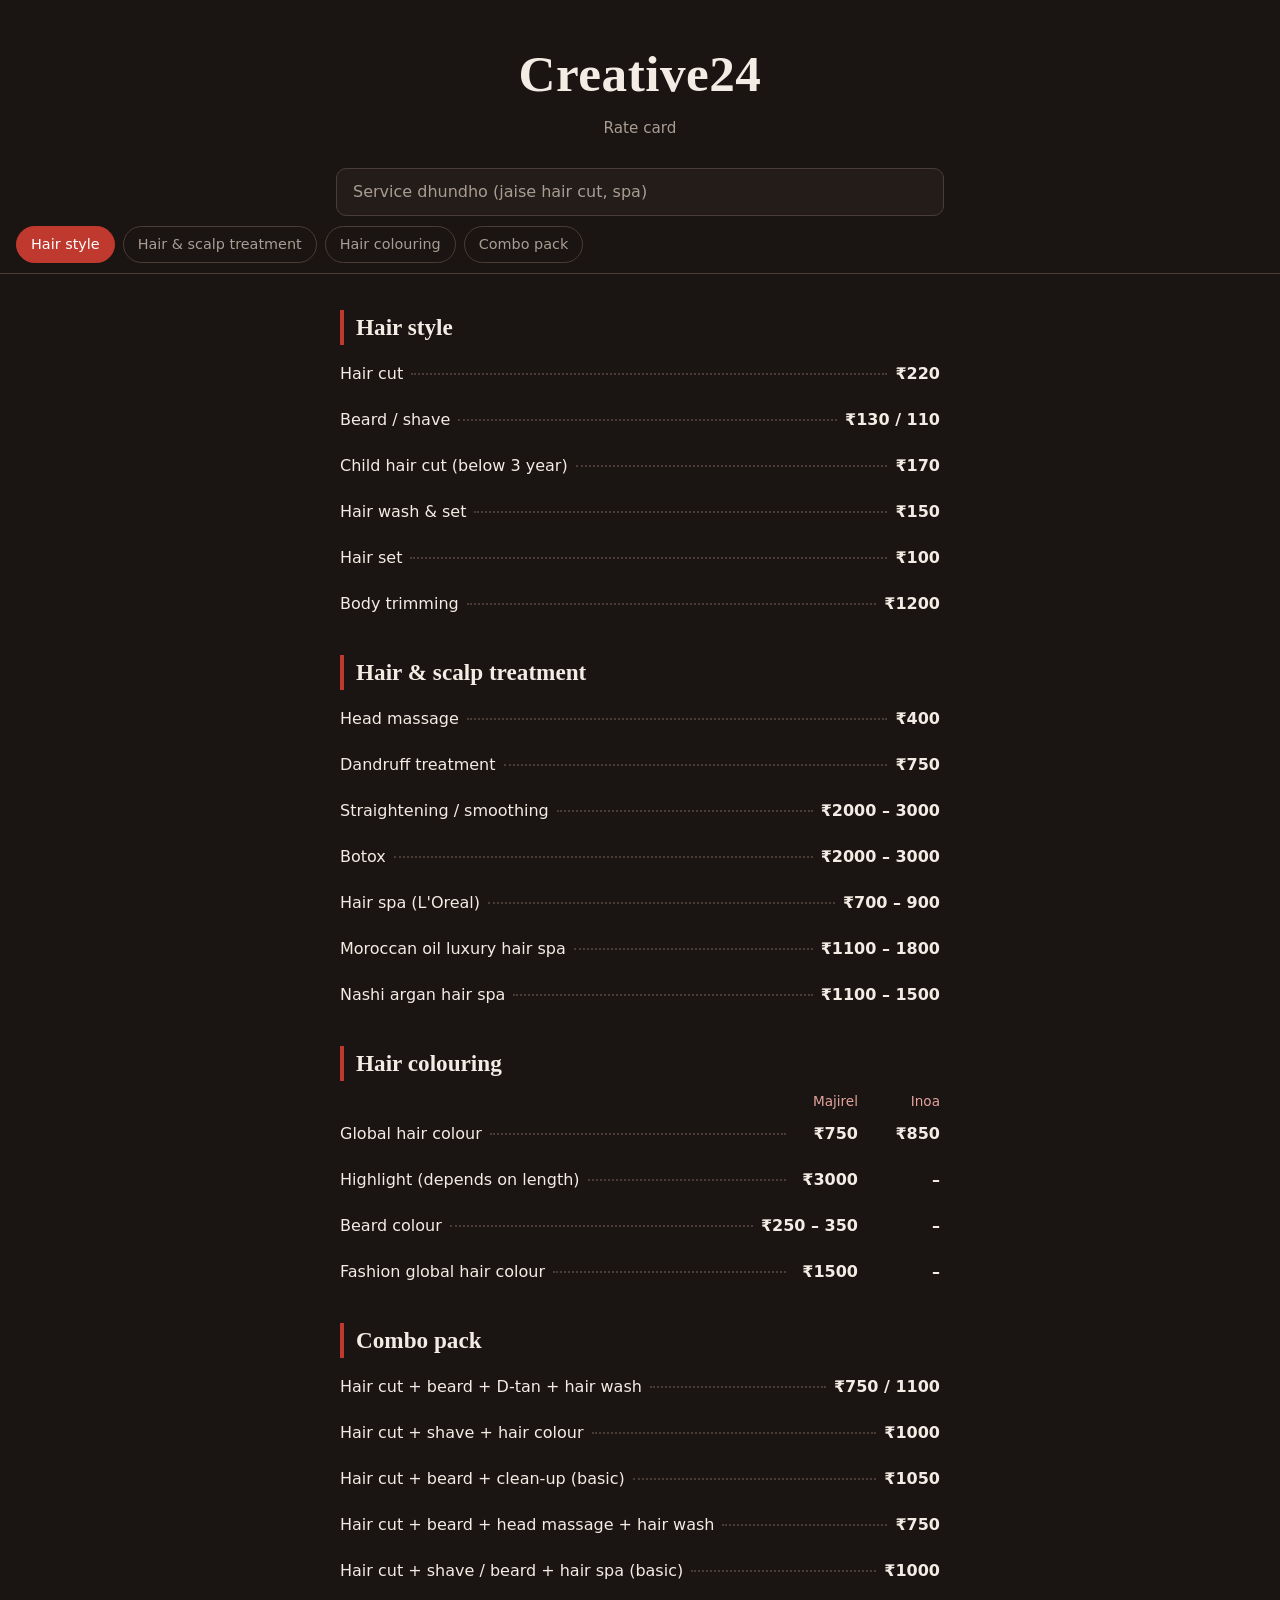
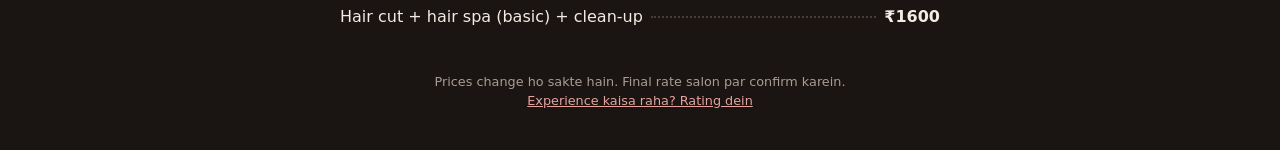
==== index.html @ 19628d45 "rate card" ====
<!DOCTYPE html><html lang=en><head><meta charset=UTF-8><meta name=viewport content="width=device-width,initial-scale=1"><meta name=theme-color content=#1a1412><meta name=description content="Creative24 salon rate card"><title>Creative24 Rate Card</title><link rel=icon href=data:,><link rel=stylesheet href=style.css></head><body><header class=top><h1>Creative24</h1><p>Rate card</p></header><div class=bar><input id=q type=search placeholder="Service dhundho (jaise hair cut, spa)" aria-label="Search services" autocomplete=off><nav class=chips id=chips aria-label=Categories></nav></div><main id=app></main><p class=empty id=empty hidden>Kuch nahi mila. Doosra naam try karo.</p><footer class=foot><p>Prices change ho sakte hain. Final rate salon par confirm karein.</p><p><a href=rating.html>Experience kaisa raha? Rating dein</a></p></footer><script src=script.js></script></body></html>
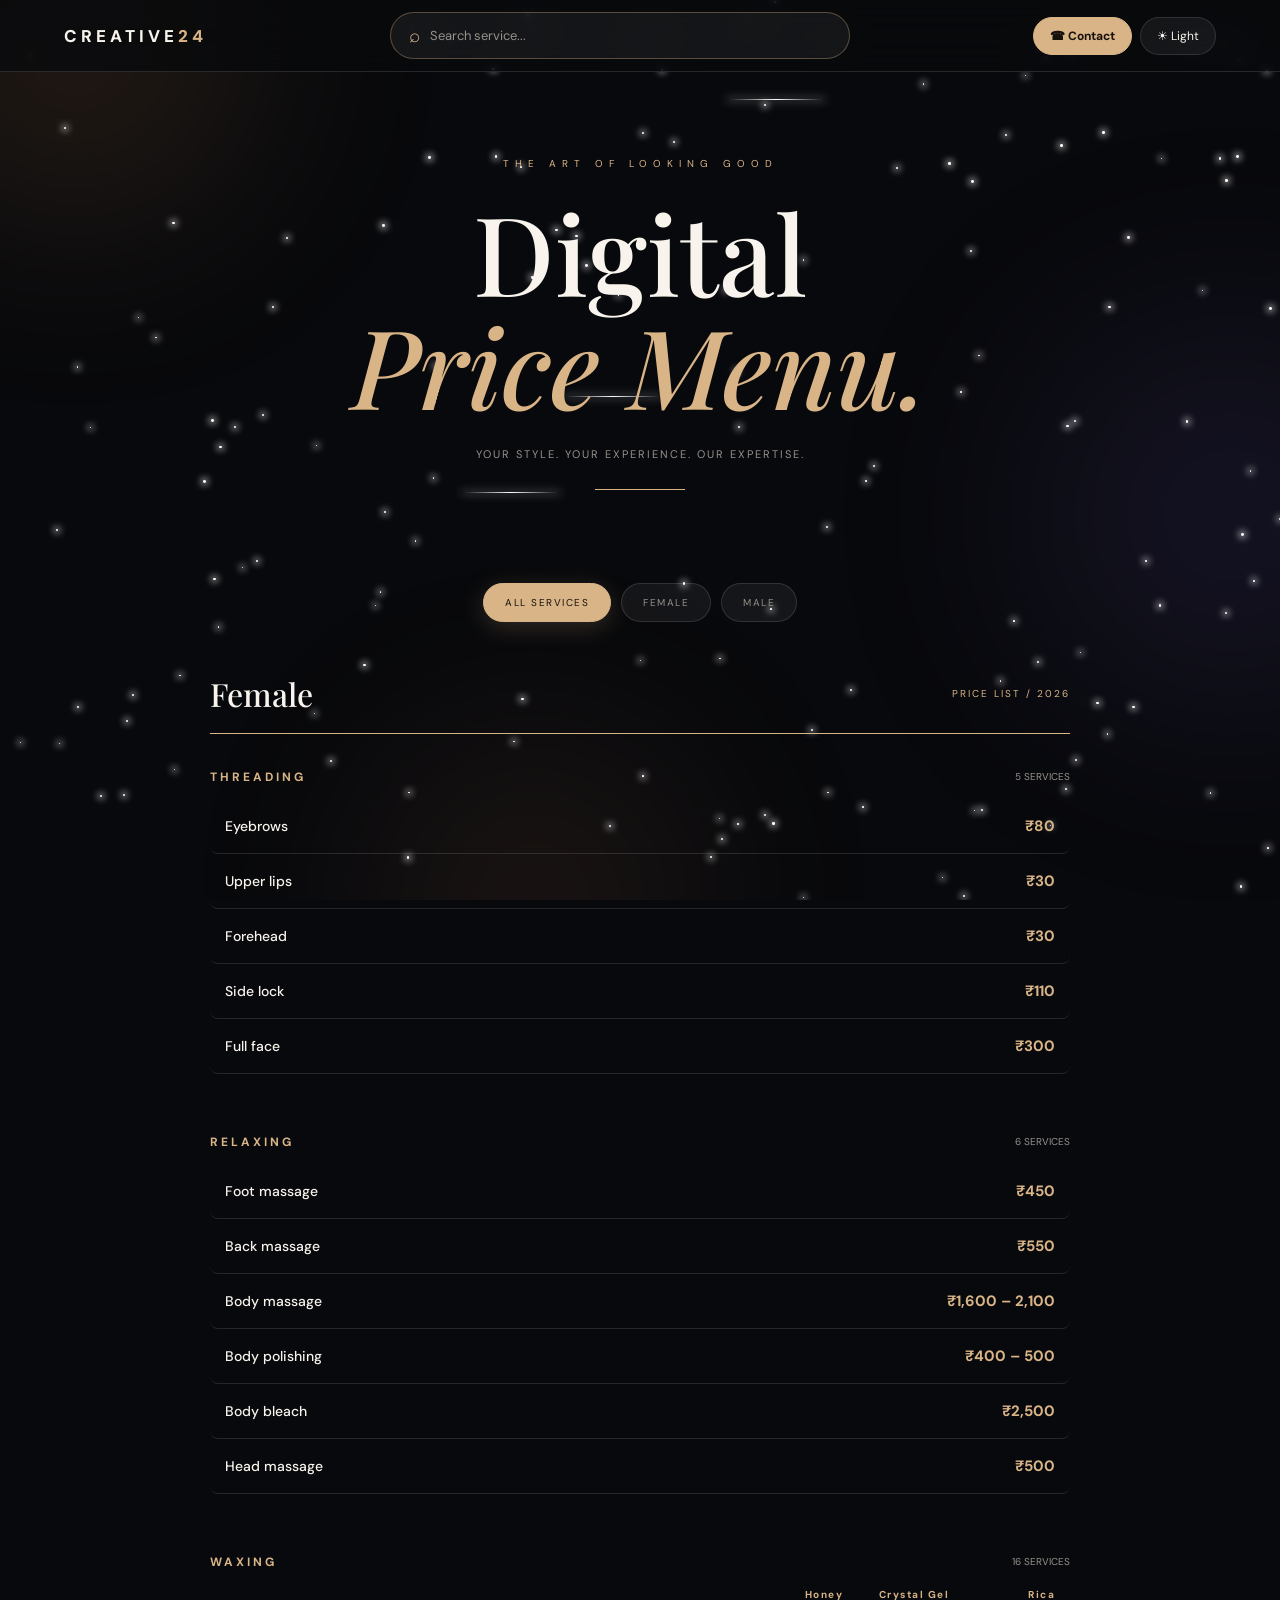
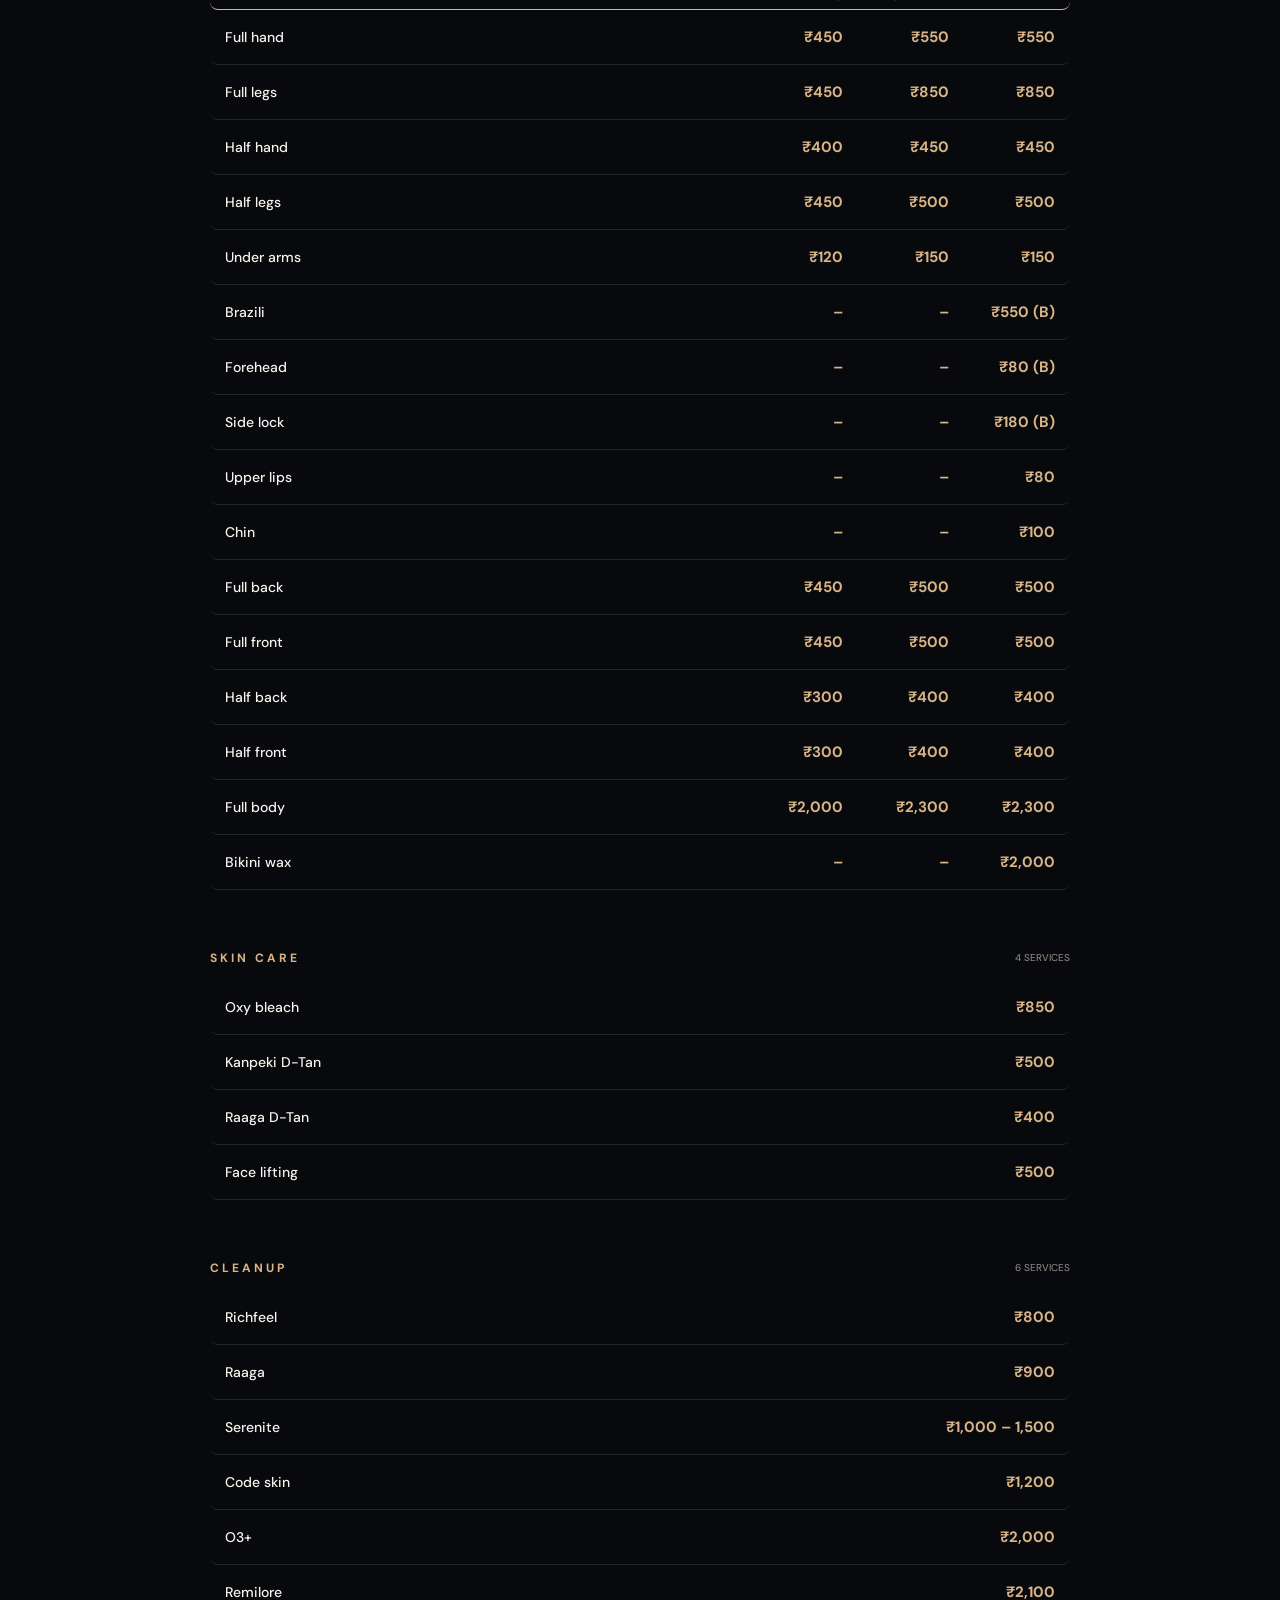
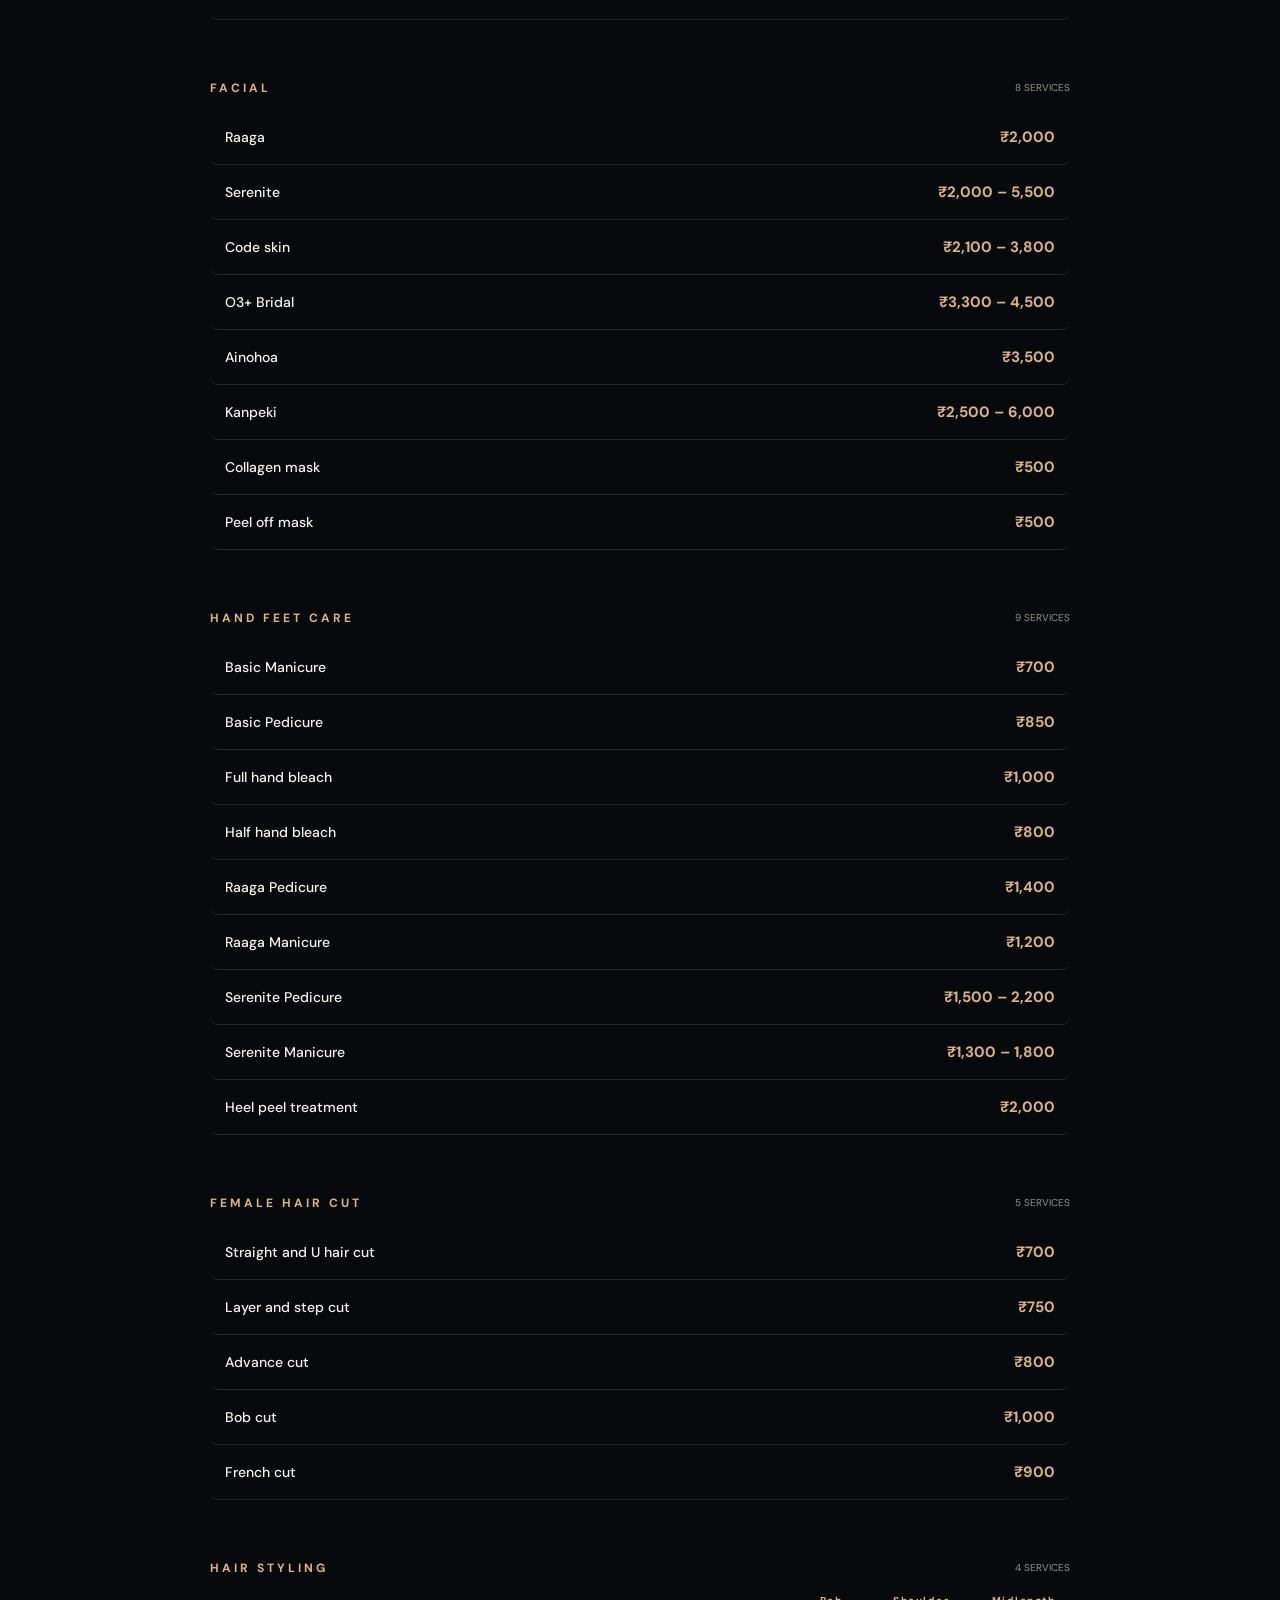
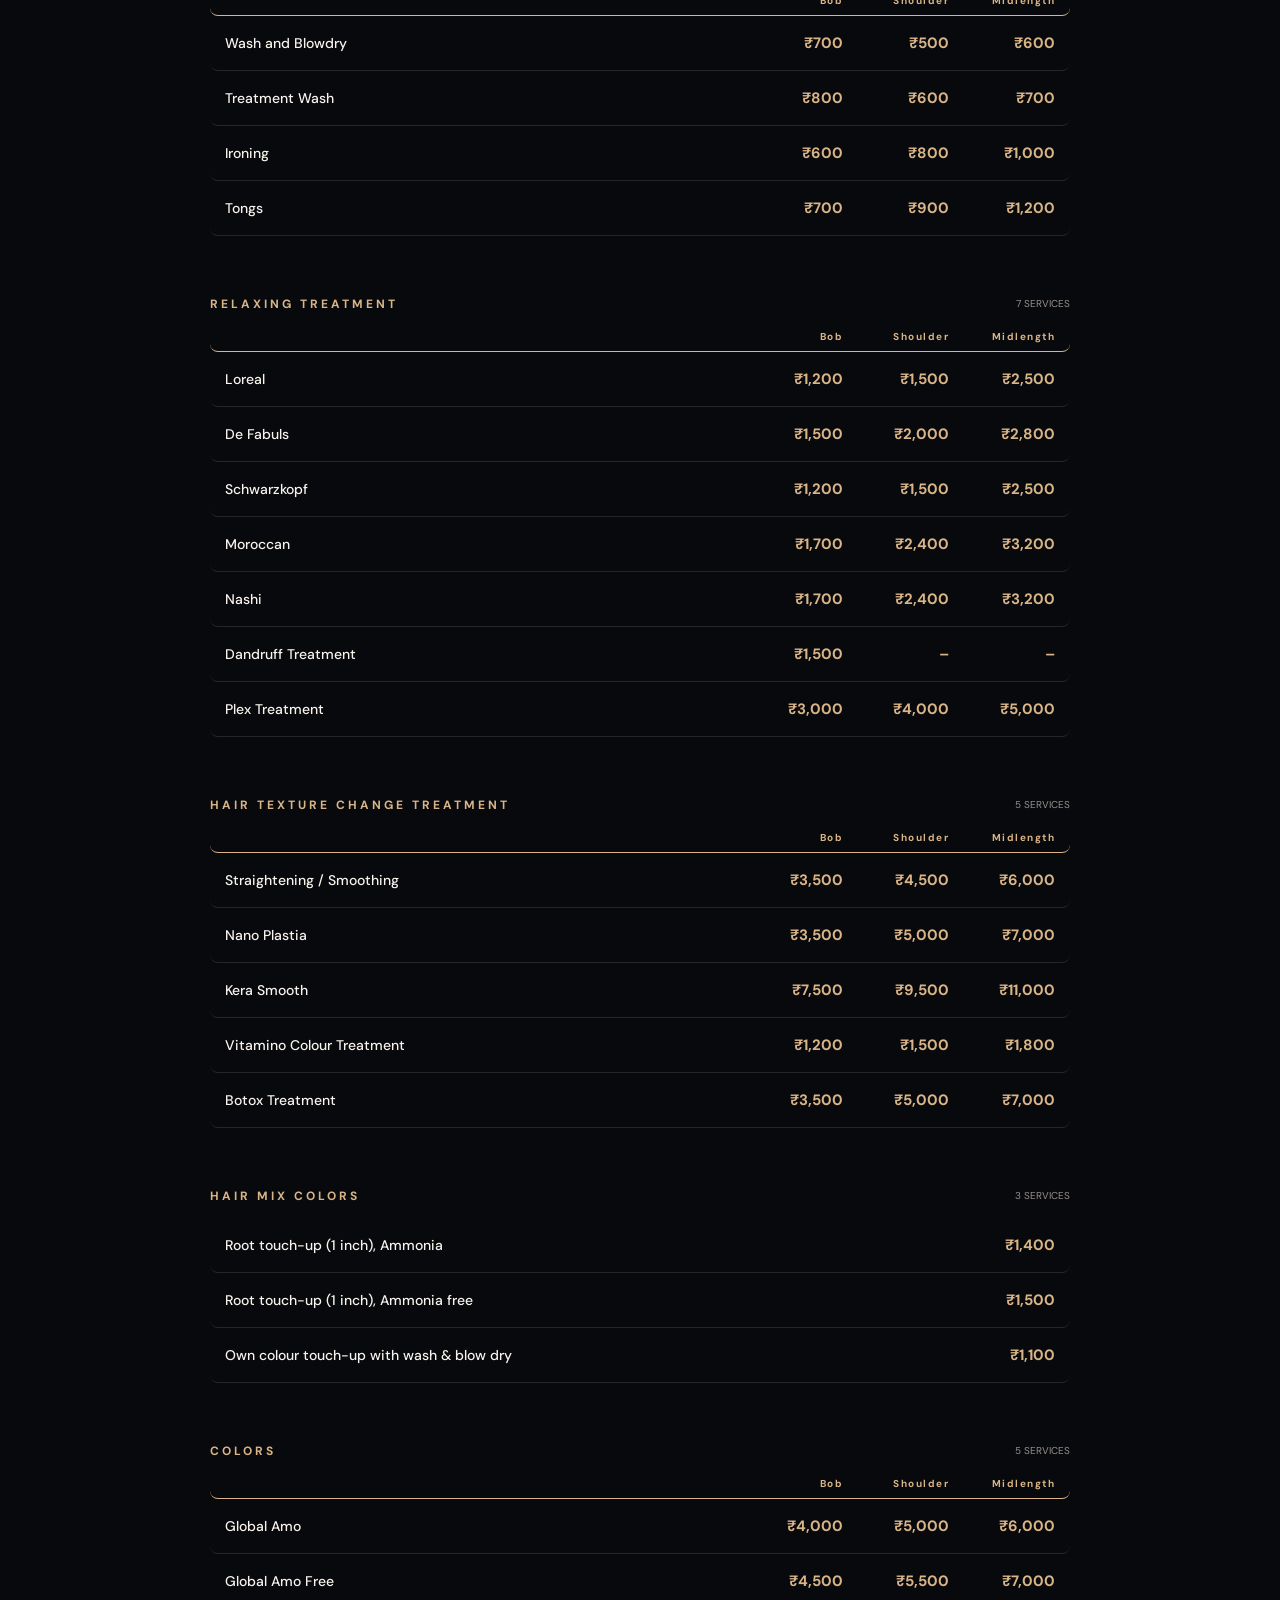
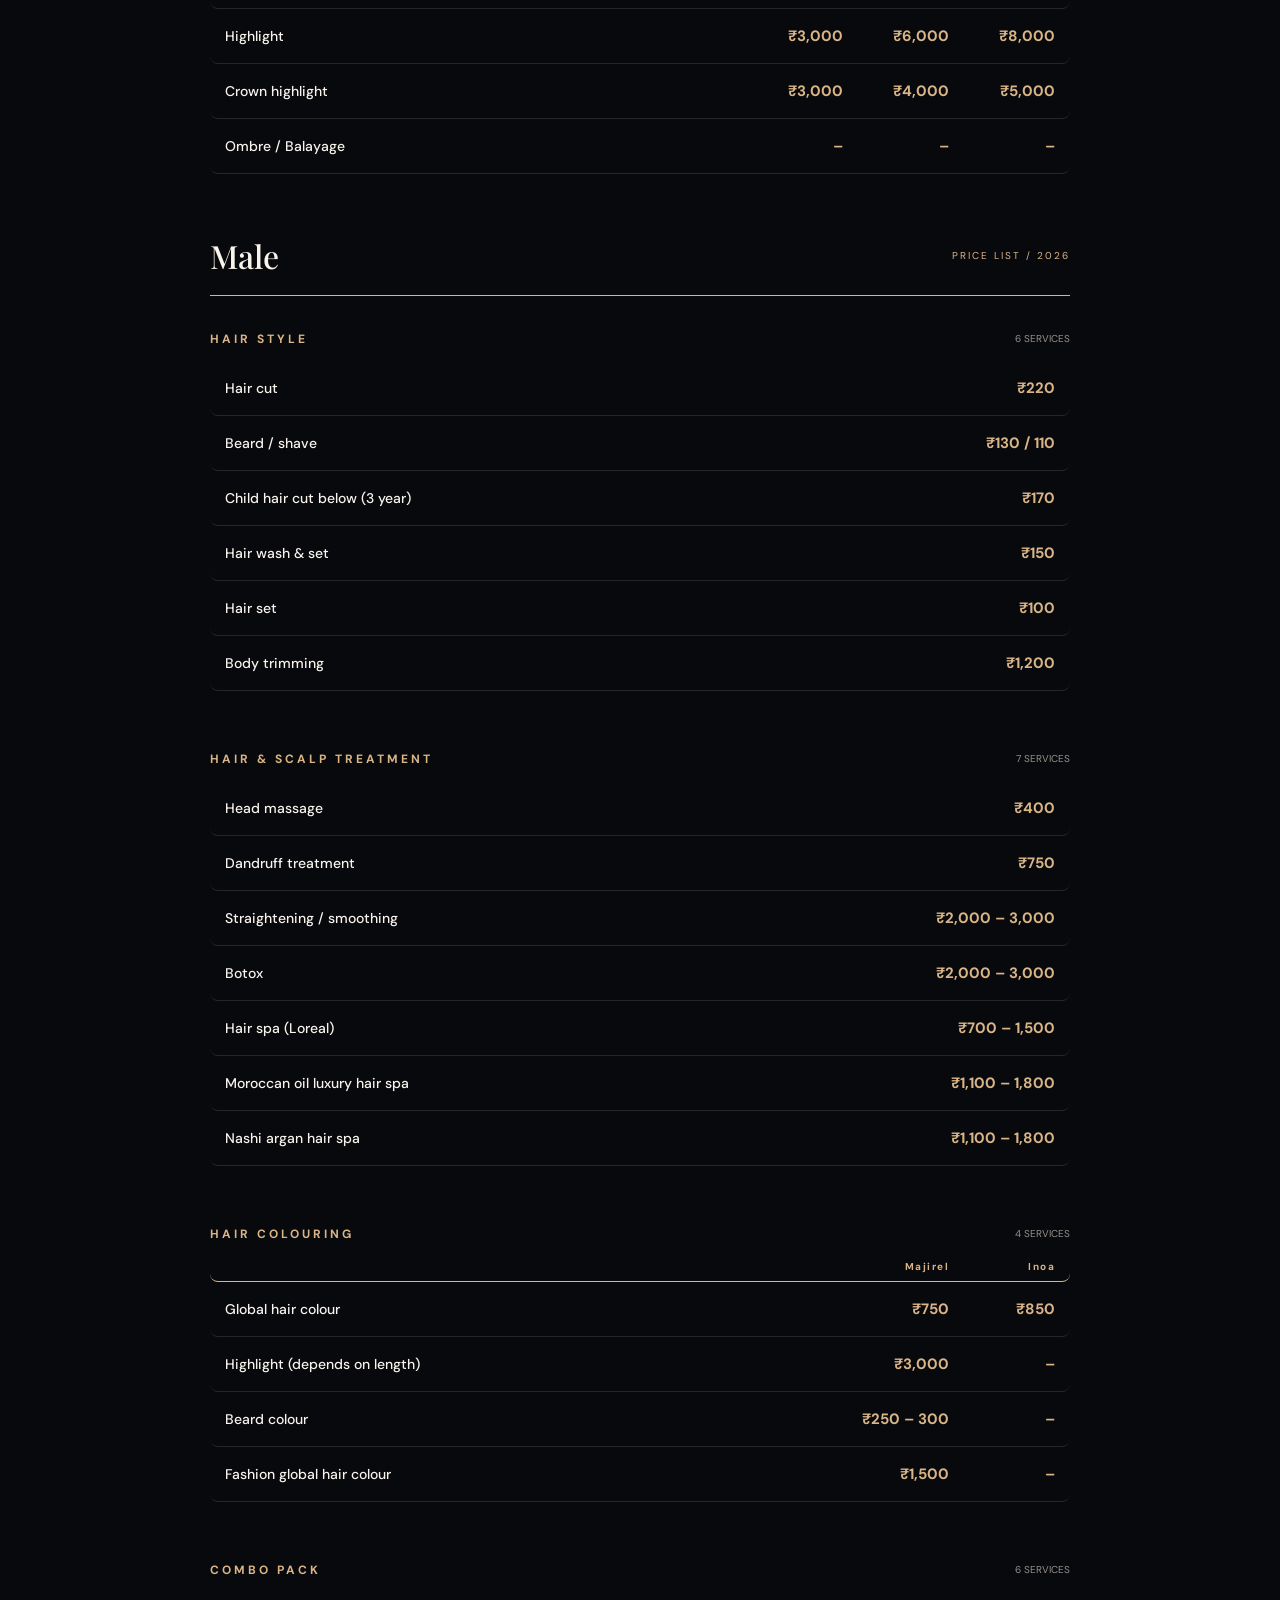
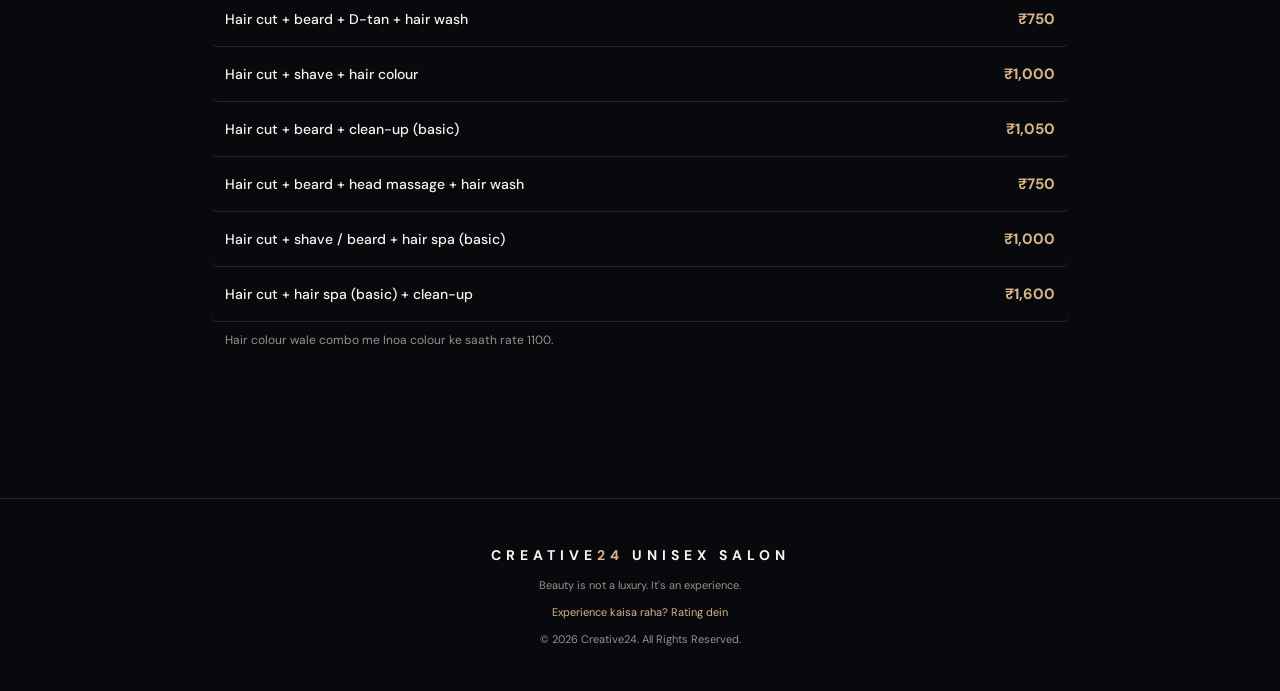
==== commit 72adf628: "final rate" ====
--- a/index.html
+++ b/index.html
@@ -1 +1,319 @@
-<!DOCTYPE html><html lang=en><head><meta charset=UTF-8><meta name=viewport content="width=device-width,initial-scale=1"><meta name=theme-color content=#1a1412><meta name=description content="Creative24 salon rate card"><title>Creative24 Rate Card</title><link rel=icon href=data:,><link rel=stylesheet href=style.css></head><body><header class=top><h1>Creative24</h1><p>Rate card</p></header><div class=bar><input id=q type=search placeholder="Service dhundho (jaise hair cut, spa)" aria-label="Search services" autocomplete=off><nav class=chips id=chips aria-label=Categories></nav></div><main id=app></main><p class=empty id=empty hidden>Kuch nahi mila. Doosra naam try karo.</p><footer class=foot><p>Prices change ho sakte hain. Final rate salon par confirm karein.</p><p><a href=rating.html>Experience kaisa raha? Rating dein</a></p></footer><script src=script.js></script></body></html>+<!DOCTYPE html>
+<html lang="en">
+<head>
+<meta charset="UTF-8">
+<meta name="viewport" content="width=device-width,initial-scale=1">
+<meta name="theme-color" content="#08090c">
+<title>CREATIVE24 | Digital Price Menu</title>
+<style>
+@import url('https://fonts.googleapis.com/css2?family=DM+Sans:wght@400;500;600;700;800&family=Playfair+Display:ital,wght@0,500;0,600;1,500&display=swap');
+:root{--bg:#08090c;--navbg:rgba(8,9,12,.78);--text:#f8f4ed;--muted:#96918b;--gold:#d9b487;--glass:rgba(255,255,255,.055);--border:rgba(255,255,255,.12)}
+.light{--bg:#f4efe8;--navbg:rgba(244,239,232,.82);--text:#211d19;--muted:#77716b;--gold:#a87543;--glass:rgba(255,255,255,.65);--border:rgba(40,30,20,.12)}
+*{margin:0;padding:0;box-sizing:border-box}
+html{scroll-behavior:smooth;scroll-padding-top:90px}
+body{background:var(--bg);color:var(--text);font-family:'DM Sans',sans-serif;overflow-x:hidden;transition:background .7s,color .7s;min-height:100vh}
+[hidden]{display:none!important}
+a{color:inherit;text-decoration:none}
+
+/* LOADER */
+.loader{position:fixed;inset:0;z-index:1000;background:#08090c;display:flex;align-items:center;justify-content:center;flex-direction:column;animation:loaderExit 1s ease 2s forwards}
+.loader-logo{font-size:28px;letter-spacing:9px;color:#fff;animation:logoReveal 1.3s ease both}
+.loader-logo span{color:#d9b487}
+.loader-line{width:150px;height:2px;background:#29231d;margin-top:25px;overflow:hidden}
+.loader-line:after{content:"";display:block;height:100%;width:0;background:#d9b487;animation:loading 1.5s ease forwards}
+@keyframes loading{to{width:100%}}
+@keyframes logoReveal{from{opacity:0;letter-spacing:20px;filter:blur(10px)}to{opacity:1;letter-spacing:9px;filter:blur(0)}}
+@keyframes loaderExit{to{opacity:0;visibility:hidden;transform:scale(1.08)}}
+
+/* BACKGROUND */
+.ambient,.star-background{position:fixed;inset:0;z-index:0;pointer-events:none;overflow:hidden}
+.orb{position:absolute;border-radius:50%;filter:blur(110px);opacity:.17;animation:floatOrb 16s ease-in-out infinite alternate}
+.orb.one{width:350px;height:350px;background:#b47c48;top:-130px;left:-100px}
+.orb.two{width:400px;height:400px;background:#594b9c;right:-150px;top:35%;animation-delay:-5s}
+.orb.three{width:300px;height:300px;background:#9b6545;bottom:-150px;left:30%;animation-delay:-8s}
+@keyframes floatOrb{0%{transform:translate(0,0) scale(.9)}50%{transform:translate(90px,70px) scale(1.2)}100%{transform:translate(-60px,120px) scale(.85)}}
+.star{position:absolute;width:2px;height:2px;background:#fff;border-radius:50%;box-shadow:0 0 7px 2px rgba(255,255,255,.7);animation:twinkle var(--duration) ease-in-out infinite;animation-delay:var(--delay)}
+.star.shooting{width:100px;height:1px;border-radius:0;background:linear-gradient(90deg,transparent,#fff,transparent);box-shadow:0 0 10px #fff;animation:shootingStar var(--duration) linear infinite;animation-delay:var(--delay)}
+@keyframes twinkle{0%,100%{opacity:.15;transform:scale(.5)}50%{opacity:1;transform:scale(1.8)}}
+@keyframes shootingStar{0%{opacity:0;transform:translate(0,0) rotate(-35deg)}5%{opacity:1}20%{opacity:0;transform:translate(-250px,170px) rotate(-35deg)}100%{opacity:0}}
+.light .star-background{opacity:.25}
+
+/* NAVBAR (brand + search + buttons) */
+.nav{position:sticky;top:0;z-index:20;background:var(--navbg);backdrop-filter:blur(18px);-webkit-backdrop-filter:blur(18px);border-bottom:1px solid var(--border);animation:slideDown 1s ease 2.1s both}
+.nav-in{max-width:1200px;margin:auto;padding:12px 24px;display:flex;align-items:center;gap:16px}
+.brand{font-weight:800;letter-spacing:4px;font-size:17px;white-space:nowrap}
+.brand span{color:var(--gold)}
+.search-box{position:relative;overflow:hidden;flex:1;max-width:460px;margin:0 auto;display:flex;align-items:center;gap:10px;padding:10px 18px;border:1px solid rgba(217,180,135,.35);border-radius:50px;background:var(--glass);transition:.4s}
+.search-box:before{content:"";position:absolute;top:0;left:-120%;width:80%;height:100%;background:linear-gradient(110deg,transparent,rgba(255,255,255,.15),transparent);transform:skewX(-20deg);animation:searchShine 5s ease-in-out infinite;pointer-events:none}
+@keyframes searchShine{0%,60%{left:-120%}100%{left:150%}}
+.search-box:focus-within{border-color:var(--gold);box-shadow:0 0 24px rgba(217,180,135,.2)}
+.search-box span{color:var(--gold);font-size:19px;position:relative;z-index:1}
+.search-box input{width:100%;position:relative;z-index:1;background:transparent;border:0;outline:0;color:var(--text);font:inherit;font-size:13px}
+.search-box input::placeholder{color:var(--muted)}
+.nav-btns{display:flex;gap:8px}
+.pill{border:1px solid var(--border);background:var(--glass);color:var(--text);padding:10px 16px;border-radius:30px;cursor:pointer;font:inherit;font-size:12px;white-space:nowrap;transition:.4s}
+.pill:hover{border-color:var(--gold);transform:scale(1.05)}
+.pill.gold{background:var(--gold);border-color:var(--gold);color:#17110c;font-weight:700}
+@keyframes slideDown{from{opacity:0;transform:translateY(-30px)}to{opacity:1;transform:translateY(0)}}
+@keyframes fadeUp{from{opacity:0;transform:translateY(30px)}to{opacity:1;transform:translateY(0)}}
+
+/* HERO */
+.hero,.categories,.menu,footer{position:relative;z-index:1}
+.hero{min-height:400px;padding:85px 20px 55px;text-align:center;display:flex;flex-direction:column;justify-content:center;align-items:center}
+.eyebrow{font-size:10px;letter-spacing:6px;color:var(--gold);animation:fadeUp 1s 2.2s both}
+.hero h1{font-family:'Playfair Display',serif;font-size:clamp(55px,10vw,110px);line-height:1.03;font-weight:500;margin:25px 0}
+.hero h1 .first{display:block;animation:titleLeft 1s cubic-bezier(.16,1,.3,1) 2.3s both}
+.hero h1 em{color:var(--gold);display:block;animation:titleRight 1s cubic-bezier(.16,1,.3,1) 2.55s both}
+.hero p{font-size:11px;letter-spacing:2px;color:var(--muted);animation:fadeUp 1s 2.9s both}
+.hero-line{height:1px;width:0;background:var(--gold);margin:28px auto;animation:lineGrow 1.3s 3s forwards}
+@keyframes titleLeft{from{opacity:0;transform:translateX(-70px);filter:blur(12px)}to{opacity:1;transform:none;filter:blur(0)}}
+@keyframes titleRight{from{opacity:0;transform:translateX(70px);filter:blur(12px)}to{opacity:1;transform:none;filter:blur(0)}}
+@keyframes lineGrow{to{width:90px}}
+
+/* CATEGORIES */
+.categories{display:flex;justify-content:center;gap:10px;flex-wrap:wrap;padding:10px 20px 50px}
+.category{padding:12px 21px;border-radius:30px;border:1px solid var(--border);background:var(--glass);color:var(--muted);font:inherit;font-size:10px;letter-spacing:1.5px;cursor:pointer;transition:.4s}
+.category:hover{transform:translateY(-5px);border-color:var(--gold)}
+.category.active{background:var(--gold);color:#17110c;border-color:var(--gold);box-shadow:0 5px 25px #d9b48735}
+
+/* MENU */
+.menu{max-width:920px;margin:auto;padding:0 30px 90px}
+.menu-heading{display:flex;justify-content:space-between;align-items:center;border-bottom:1px solid var(--gold);padding-bottom:18px;margin-bottom:35px}
+.menu-heading:not(:first-child){margin-top:30px}
+.menu-heading h2{font-family:'Playfair Display',serif;font-size:32px;font-weight:500}
+.menu-heading span{font-size:10px;color:var(--gold);letter-spacing:2px}
+.menu-section{margin-bottom:60px;opacity:0;transform:translateY(35px);transition:opacity .8s,transform .8s}
+.menu-section.visible{opacity:1;transform:none}
+.section-title{display:flex;justify-content:space-between;align-items:center;margin-bottom:14px}
+.section-title h3{color:var(--gold);font-size:12px;letter-spacing:3px}
+.section-title span{font-size:10px;color:var(--muted)}
+.service{display:flex;align-items:center;justify-content:space-between;gap:10px;padding:17px 15px;border-bottom:1px solid var(--border);border-radius:8px;transition:.35s}
+.service:hover{background:var(--glass);transform:translateX(10px);border-color:var(--gold)}
+.service-name{font-size:14px;font-weight:500;flex:1}
+.service-price{color:var(--gold);font-size:15px;font-weight:700;font-variant-numeric:tabular-nums;white-space:nowrap}
+.multi .cell{width:96px;text-align:right}
+.service.head{padding-top:4px;padding-bottom:8px;border-bottom:1px solid var(--gold)}
+.service.head:hover{background:none;transform:none;border-color:var(--gold)}
+.service.head .cell{color:var(--gold);font-size:10px;letter-spacing:1.5px;font-weight:700}
+.note{margin:10px 15px 0;font-size:12px;color:var(--muted)}
+.no-results{display:none;text-align:center;padding:60px 15px;color:var(--muted)}
+
+/* FOOTER */
+footer{text-align:center;padding:45px 20px;border-top:1px solid var(--border)}
+footer strong{letter-spacing:5px;font-size:14px}
+footer strong span{color:var(--gold)}
+footer p{font-size:11px;color:var(--muted);margin-top:13px}
+footer a{color:var(--gold)}
+
+/* CONTACT POPUP */
+.modal{position:fixed;inset:0;z-index:50;display:flex;align-items:center;justify-content:center;padding:16px;background:rgba(0,0,0,.6);backdrop-filter:blur(6px);animation:fade .25s ease}
+.sheet{position:relative;width:100%;max-width:440px;max-height:92vh;overflow:auto;background:var(--bg);border:1px solid var(--border);border-radius:22px;padding:28px 22px 22px;animation:rise .35s cubic-bezier(.2,.8,.2,1)}
+.sheet .brand{text-align:center;font-size:20px}
+.tag{text-align:center;color:var(--muted);font-size:10px;letter-spacing:3px;margin:8px 0 18px}
+.row{display:flex;justify-content:space-between;gap:14px;padding:13px 4px;border-bottom:1px solid var(--border);font-size:14px;transition:.3s}
+.row:hover{padding-left:12px;color:var(--gold)}
+.row b{color:var(--gold);font-size:11px;letter-spacing:2px;font-weight:600;white-space:nowrap;padding-top:2px}
+.row span{text-align:right}
+.x{position:absolute;top:10px;right:14px;background:none;border:0;color:var(--muted);font-size:28px;cursor:pointer}
+@keyframes fade{from{opacity:0}}
+@keyframes rise{from{opacity:0;transform:translateY(30px) scale(.97)}}
+
+/* MOBILE */
+@media(max-width:600px){
+.nav-in{flex-wrap:wrap;padding:10px 14px;gap:10px}
+.brand{font-size:14px;letter-spacing:2px}
+.nav-btns{margin-left:auto}
+.pill{padding:8px 12px;font-size:11px}
+.search-box{order:3;flex-basis:100%;max-width:none;padding:9px 16px}
+.hero{min-height:360px;padding:60px 15px 45px}
+.hero h1{font-size:59px}
+.hero p{font-size:9px;letter-spacing:1px}
+.eyebrow{letter-spacing:4px}
+.categories{padding:10px 17px 40px}
+.menu{padding:0 14px 65px}
+.menu-heading h2{font-size:27px}
+.section-title h3{font-size:11px}
+.service{padding:15px 6px;gap:6px}
+.service-name{font-size:13px}
+.service-price{font-size:13px}
+.multi .cell{width:64px;font-size:12px}
+.service.head .cell{font-size:9px;letter-spacing:.5px}
+.menu-section{margin-bottom:45px}
+.orb{filter:blur(80px)}
+.modal{align-items:flex-end;padding:0}
+.sheet{border-radius:22px 22px 0 0;max-width:none}
+}
+@media(prefers-reduced-motion:reduce){
+*,*:before,*:after{animation-duration:.01ms!important;animation-delay:0s!important;animation-iteration-count:1!important;scroll-behavior:auto!important;transition-duration:.01ms!important}
+.loader{display:none}
+}
+</style>
+</head>
+<body>
+
+<div class="loader"><div class="loader-logo">CREATIVE<span>24</span></div><div class="loader-line"></div></div>
+
+<div class="ambient"><div class="orb one"></div><div class="orb two"></div><div class="orb three"></div></div>
+<div class="star-background" id="starBackground"></div>
+
+<header class="nav">
+ <div class="nav-in">
+  <div class="brand">CREATIVE<span>24</span></div>
+  <div class="search-box">
+   <span>⌕</span>
+   <input id="search" type="search" placeholder="Search service..." aria-label="Search services" autocomplete="off">
+  </div>
+  <div class="nav-btns">
+   <button class="pill gold" id="contactBtn">☎ Contact</button>
+   <button class="pill" id="theme">☀ Light</button>
+  </div>
+ </div>
+</header>
+
+<section class="hero">
+ <div class="eyebrow">THE ART OF LOOKING GOOD</div>
+ <h1><span class="first">Digital</span><em>Price Menu.</em></h1>
+ <p>YOUR STYLE. YOUR EXPERIENCE. OUR EXPERTISE.</p>
+ <div class="hero-line"></div>
+</section>
+
+<div class="categories">
+ <button class="category active" data-filter="all">ALL SERVICES</button>
+ <button class="category" data-filter="female">FEMALE</button>
+ <button class="category" data-filter="male">MALE</button>
+</div>
+
+<main class="menu">
+ <div id="menuContent"></div>
+ <div class="no-results" id="noResults">No matching services found.</div>
+</main>
+
+<footer>
+ <strong>CREATIVE<span>24</span> UNISEX SALON</strong>
+ <p>Beauty is not a luxury. It's an experience.</p>
+ <p><a href="rating.html">Experience kaisa raha? Rating dein</a></p>
+ <p>© 2026 Creative24. All Rights Reserved.</p>
+</footer>
+
+<div class="modal" id="modal" hidden>
+ <div class="sheet" role="dialog" aria-label="Contact">
+  <button class="x" id="close" aria-label="Close">×</button>
+  <div class="brand">CREATIVE<span>24</span></div>
+  <p class="tag">UNISEX HAIR &amp; BEAUTY SALON</p>
+  <a class="row" href="https://www.google.com/maps/search/?api=1&query=Creative24+Unisex+Salon+Sai+World+City+Palaspe+Phata+Panvel+410206" target="_blank" rel="noopener"><b>ADDRESS</b><span>Shop No. G-11, Sai World City,<br>Palaspe Phata, Panvel-410 206</span></a>
+  <a class="row" href="tel:7045024218"><b>CALL</b><span>70450 24218</span></a>
+  <a class="row" href="tel:8291187719"><b>CALL</b><span>82911 87719</span></a>
+  <a class="row" href="https://wa.me/918976062424" target="_blank" rel="noopener"><b>WHATSAPP</b><span>89760 62424</span></a>
+  <a class="row" href="https://wa.me/918291187719" target="_blank" rel="noopener"><b>WHATSAPP</b><span>82911 87719</span></a>
+  <a class="row" href="mailto:Creative24unisex@gmail.com"><b>EMAIL</b><span>Creative24unisex@gmail.com</span></a>
+  <a class="row" href="https://instagram.com/Creative24unisex_salon" target="_blank" rel="noopener"><b>INSTAGRAM</b><span>Creative24unisex_salon</span></a>
+  <a class="row" href="https://facebook.com/Creative24unisex_salon" target="_blank" rel="noopener"><b>FACEBOOK</b><span>Creative24unisex_salon</span></a>
+  <a class="row" href="rating.html"><b>RATING</b><span>Apna experience batayein</span></a>
+ </div>
+</div>
+
+<script>
+/* STARS */
+const sb=document.getElementById("starBackground");
+for(let i=0;i<140;i++){const s=document.createElement("span");s.className="star";s.style.left=Math.random()*100+"%";s.style.top=Math.random()*100+"%";s.style.setProperty("--duration",(2+Math.random()*5)+"s");s.style.setProperty("--delay",(Math.random()*5)+"s");const z=1+Math.random()*2;s.style.width=z+"px";s.style.height=z+"px";sb.appendChild(s)}
+for(let i=0;i<5;i++){const s=document.createElement("span");s.className="star shooting";s.style.left=(30+Math.random()*80)+"%";s.style.top=(Math.random()*65)+"%";s.style.setProperty("--duration",(7+Math.random()*8)+"s");s.style.setProperty("--delay",(Math.random()*12)+"s");sb.appendChild(s)}
+
+/* ===== RATE CARD DATA (price badalni ho to sirf yahin) =====
+   Section: {title, cols?:[...], note?, rows:[[naam, price, (price2), (price3)], ...]}  */
+const DATA=[
+{id:"female",label:"Female",sections:[
+ {title:"THREADING",rows:[["Eyebrows","80"],["Upper lips","30"],["Forehead","30"],["Side lock","110"],["Full face","300"]]},
+ {title:"RELAXING",rows:[["Foot massage","450"],["Back massage","550"],["Body massage","1600 to 2100"],["Body polishing","400 to 500"],["Body bleach","2500"],["Head massage","500"]]},
+ {title:"WAXING",cols:["Honey","Crystal Gel","Rica"],rows:[["Full hand","450","550","550"],["Full legs","450","850","850"],["Half hand","400","450","450"],["Half legs","450","500","500"],["Under arms","120","150","150"],["Brazili","-","-","550 (B)"],["Forehead","-","-","80 (B)"],["Side lock","-","-","180 (B)"],["Upper lips","-","-","80"],["Chin","-","-","100"],["Full back","450","500","500"],["Full front","450","500","500"],["Half back","300","400","400"],["Half front","300","400","400"],["Full body","2000","2300","2300"],["Bikini wax","-","-","2000"]]},
+ {title:"SKIN CARE",rows:[["Oxy bleach","850"],["Kanpeki D-Tan","500"],["Raaga D-Tan","400"],["Face lifting","500"]]},
+ {title:"CLEANUP",rows:[["Richfeel","800"],["Raaga","900"],["Serenite","1000 to 1500"],["Code skin","1200"],["O3+","2000"],["Remilore","2100"]]},
+ {title:"FACIAL",rows:[["Raaga","2000"],["Serenite","2000 to 5500"],["Code skin","2100 to 3800"],["O3+ Bridal","3300 to 4500"],["Ainohoa","3500"],["Kanpeki","2500 to 6000"],["Collagen mask","500"],["Peel off mask","500"]]},
+ {title:"HAND FEET CARE",rows:[["Basic Manicure","700"],["Basic Pedicure","850"],["Full hand bleach","1000"],["Half hand bleach","800"],["Raaga Pedicure","1400"],["Raaga Manicure","1200"],["Serenite Pedicure","1500 to 2200"],["Serenite Manicure","1300 to 1800"],["Heel peel treatment","2000"]]},
+ {title:"FEMALE HAIR CUT",rows:[["Straight and U hair cut","700"],["Layer and step cut","750"],["Advance cut","800"],["Bob cut","1000"],["French cut","900"]]},
+ {title:"HAIR STYLING",cols:["Bob","Shoulder","Midlength"],rows:[["Wash and Blowdry","700","500","600"],["Treatment Wash","800","600","700"],["Ironing","600","800","1000"],["Tongs","700","900","1200"]]},
+ {title:"RELAXING TREATMENT",cols:["Bob","Shoulder","Midlength"],rows:[["Loreal","1200","1500","2500"],["De Fabuls","1500","2000","2800"],["Schwarzkopf","1200","1500","2500"],["Moroccan","1700","2400","3200"],["Nashi","1700","2400","3200"],["Dandruff Treatment","1500","-","-"],["Plex Treatment","3000","4000","5000"]]},
+ {title:"HAIR TEXTURE CHANGE TREATMENT",cols:["Bob","Shoulder","Midlength"],rows:[["Straightening / Smoothing","3500","4500","6000"],["Nano Plastia","3500","5000","7000"],["Kera Smooth","7500","9500","11000"],["Vitamino Colour Treatment","1200","1500","1800"],["Botox Treatment","3500","5000","7000"]]},
+ {title:"HAIR MIX COLORS",rows:[["Root touch-up (1 inch), Ammonia","1400"],["Root touch-up (1 inch), Ammonia free","1500"],["Own colour touch-up with wash & blow dry","1100"]]},
+ {title:"COLORS",cols:["Bob","Shoulder","Midlength"],rows:[["Global Amo","4000","5000","6000"],["Global Amo Free","4500","5500","7000"],["Highlight","3000","6000","8000"],["Crown highlight","3000","4000","5000"],["Ombre / Balayage","-","-","-"]]}
+]},
+{id:"male",label:"Male",sections:[
+ {title:"HAIR STYLE",rows:[["Hair cut","220"],["Beard / shave","130/110"],["Child hair cut below (3 year)","170"],["Hair wash & set","150"],["Hair set","100"],["Body trimming","1200"]]},
+ {title:"HAIR & SCALP TREATMENT",rows:[["Head massage","400"],["Dandruff treatment","750"],["Straightening / smoothing","2000 to 3000"],["Botox","2000 to 3000"],["Hair spa (Loreal)","700 to 1500"],["Moroccan oil luxury hair spa","1100 to 1800"],["Nashi argan hair spa","1100 to 1800"]]},
+ {title:"HAIR COLOURING",cols:["Majirel","Inoa"],rows:[["Global hair colour","750","850"],["Highlight (depends on length)","3000","-"],["Beard colour","250 to 300","-"],["Fashion global hair colour","1500","-"]]},
+ {title:"COMBO PACK",note:"Hair colour wale combo me Inoa colour ke saath rate 1100.",rows:[["Hair cut + beard + D-tan + hair wash","750"],["Hair cut + shave + hair colour","1000"],["Hair cut + beard + clean-up (basic)","1050"],["Hair cut + beard + head massage + hair wash","750"],["Hair cut + shave / beard + hair spa (basic)","1000"],["Hair cut + hair spa (basic) + clean-up","1600"]]}
+]}
+];
+
+let filter="all",observer;
+const content=document.getElementById("menuContent"),search=document.getElementById("search"),noResults=document.getElementById("noResults");
+const isNum=v=>/^\d+$/.test(v);
+const money=v=>/^-*$/.test(v)?"–":"₹"+v.replace(/\d+/g,n=>(+n).toLocaleString("en-IN")).replace(" to "," – ").replace("/"," / ");
+
+function animatePrices(sec){
+ sec.querySelectorAll("[data-price]").forEach(el=>{
+  const target=+el.dataset.price,start=performance.now();
+  (function tick(now){
+   const p=Math.min((now-start)/750,1),e=1-Math.pow(1-p,4);
+   el.textContent="₹"+Math.round(target*e).toLocaleString("en-IN");
+   if(p<1)requestAnimationFrame(tick);
+  })(start);
+ });
+}
+
+function setupObserver(){
+ if(observer)observer.disconnect();
+ observer=new IntersectionObserver(es=>{
+  es.forEach(en=>{
+   if(en.isIntersecting){en.target.classList.add("visible");animatePrices(en.target);observer.unobserve(en.target)}
+  });
+ },{threshold:.08});
+ document.querySelectorAll(".menu-section").forEach(s=>observer.observe(s));
+}
+
+function render(){
+ const t=search.value.trim().toLowerCase();
+ let html="";
+ DATA.forEach(g=>{
+  if(filter!=="all"&&g.id!==filter)return;
+  let inner="";
+  g.sections.forEach(s=>{
+   const rows=s.rows.filter(r=>!t||r[0].toLowerCase().includes(t)||s.title.toLowerCase().includes(t));
+   if(!rows.length)return;
+   inner+=`<section class="menu-section${s.cols?" multi":""}"><div class="section-title"><h3>${s.title}</h3><span>${rows.length} SERVICES</span></div>`;
+   if(s.cols)inner+=`<div class="service head"><span class="service-name"></span>${s.cols.map(c=>`<span class="cell">${c}</span>`).join("")}</div>`;
+   inner+=rows.map(r=>`<div class="service"><span class="service-name">${r[0]}</span>${r.slice(1).map(p=>isNum(p)?`<span class="service-price cell" data-price="${p}">₹0</span>`:`<span class="service-price cell">${money(p)}</span>`).join("")}</div>`).join("");
+   if(s.note)inner+=`<p class="note">${s.note}</p>`;
+   inner+=`</section>`;
+  });
+  if(inner)html+=`<div class="menu-heading"><h2>${g.label}</h2><span>PRICE LIST / 2026</span></div>`+inner;
+ });
+ content.innerHTML=html;
+ noResults.style.display=html?"none":"block";
+ setupObserver();
+}
+
+document.querySelectorAll(".category").forEach(b=>b.addEventListener("click",()=>{
+ document.querySelector(".category.active").classList.remove("active");
+ b.classList.add("active");filter=b.dataset.filter;render();
+}));
+search.addEventListener("input",render);
+
+/* THEME */
+const themeBtn=document.getElementById("theme");
+themeBtn.addEventListener("click",()=>{
+ document.body.classList.toggle("light");
+ themeBtn.textContent=document.body.classList.contains("light")?"☾ Dark":"☀ Light";
+});
+
+/* CONTACT POPUP */
+const modal=document.getElementById("modal");
+const openM=()=>{modal.hidden=false},closeM=()=>{modal.hidden=true};
+document.getElementById("contactBtn").addEventListener("click",openM);
+document.getElementById("close").addEventListener("click",closeM);
+modal.addEventListener("click",e=>{if(e.target===modal)closeM()});
+document.addEventListener("keydown",e=>{if(e.key==="Escape")closeM()});
+
+render();
+</script>
+</body>
+</html>
